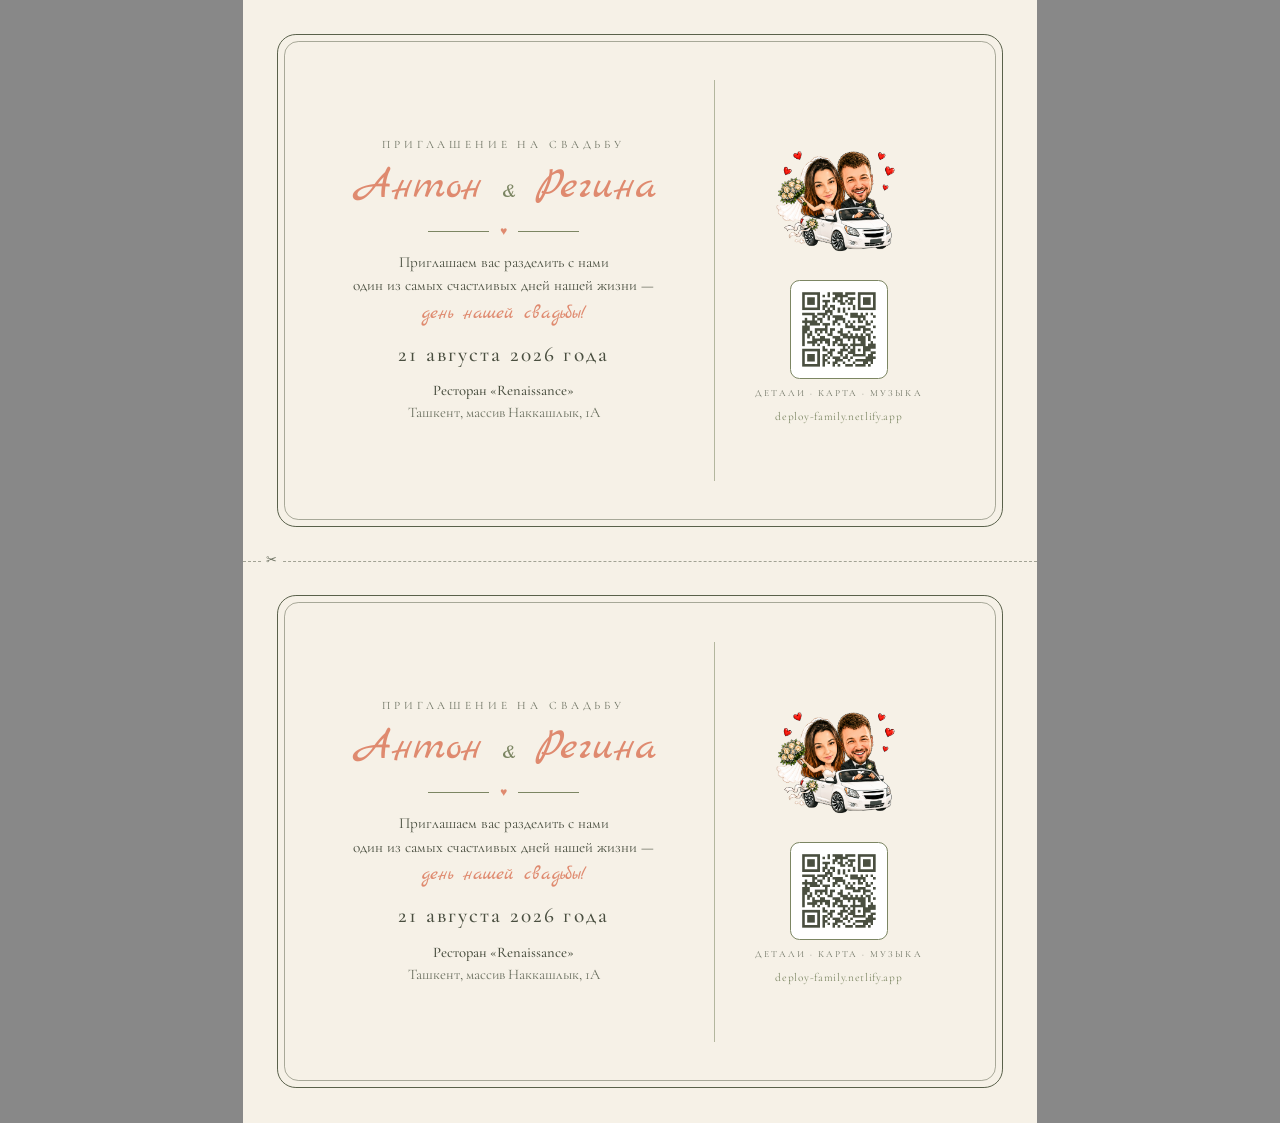
==== print.html @ c778c832 "printable A4 invitation: two A5 cards with QR code and couple art print.html lays out two identical " ====
<!DOCTYPE html>
<html lang="ru">
<head>
<meta charset="UTF-8" />
<title>Антон &amp; Регина — приглашение для печати (A4, 2 шт.)</title>
<link rel="preconnect" href="https://fonts.googleapis.com" />
<link rel="preconnect" href="https://fonts.gstatic.com" crossorigin />
<link href="https://fonts.googleapis.com/css2?family=Cormorant+Garamond:ital,wght@0,300;0,400;0,500;0,600;1,400&family=Marck+Script&display=swap" rel="stylesheet" />
<style>
  :root {
    --cream: #f6f1e7;
    --ink: #4a4f40;
    --ink-soft: #6b7060;
    --coral: #df8a6f;
    --sage: #7c8663;
    --olive: #5a614b;
  }

  * { margin: 0; padding: 0; box-sizing: border-box; }

  @page { size: A4 portrait; margin: 0; }

  html, body {
    -webkit-print-color-adjust: exact;
    print-color-adjust: exact;
  }

  body {
    font-family: "Cormorant Garamond", Georgia, serif;
    color: var(--ink);
    background: #888; /* screen only, hidden in print */
  }

  .sheet {
    width: 210mm;
    height: 297mm;
    margin: 0 auto;
    background: var(--cream);
    position: relative;
    overflow: hidden;
  }

  @media print {
    body { background: none; }
    .sheet { margin: 0; }
  }

  /* ---------- card = A5 landscape (210 x 148.5mm) ---------- */
  .card {
    width: 210mm;
    height: 148.5mm;
    padding: 9mm;
    position: relative;
  }

  .card__frame {
    height: 100%;
    border: 0.4mm solid var(--olive);
    border-radius: 5mm;
    position: relative;
    display: flex;
  }

  .card__frame::before {
    content: '';
    position: absolute;
    inset: 1.6mm;
    border: 0.2mm solid color-mix(in srgb, var(--olive) 50%, transparent);
    border-radius: 3.8mm;
    pointer-events: none;
  }

  /* ---------- left: the invitation ---------- */
  .card__left {
    flex: 1.5;
    display: flex;
    flex-direction: column;
    align-items: center;
    justify-content: center;
    text-align: center;
    padding: 8mm 6mm 8mm 10mm;
    gap: 3.2mm;
  }

  .kicker {
    text-transform: uppercase;
    letter-spacing: 0.34em;
    font-size: 8.5pt;
    color: var(--ink-soft);
  }

  .names {
    font-family: "Marck Script", cursive;
    font-weight: 400;
    color: var(--coral);
    font-size: 33pt;
    line-height: 1.1;
    white-space: nowrap;
  }

  .names .amp { font-size: 0.55em; color: var(--sage); }

  .rule {
    display: flex;
    align-items: center;
    gap: 3mm;
    color: var(--coral);
    font-size: 9pt;
  }

  .rule i { display: block; width: 16mm; height: 0.25mm; background: var(--sage); }

  .invite-words {
    font-size: 11.5pt;
    line-height: 1.55;
    max-width: 92mm;
  }

  .invite-words .script {
    font-family: "Marck Script", cursive;
    color: var(--coral);
    font-size: 15pt;
  }

  .date {
    font-size: 16pt;
    font-weight: 500;
    letter-spacing: 0.1em;
  }

  .venue {
    font-size: 11pt;
    color: var(--ink-soft);
    line-height: 1.5;
  }

  .venue b { color: var(--ink); font-weight: 500; }

  /* ---------- right: image + QR ---------- */
  .card__right {
    flex: 1;
    display: flex;
    flex-direction: column;
    align-items: center;
    justify-content: center;
    gap: 4.5mm;
    padding: 8mm 10mm 8mm 0;
    position: relative;
  }

  .card__right::before {
    content: '';
    position: absolute;
    left: 0;
    top: 12mm;
    bottom: 12mm;
    width: 0.2mm;
    background: color-mix(in srgb, var(--sage) 55%, transparent);
  }

  .couple {
    width: 44mm;
    height: auto;
  }

  .qr-box {
    display: flex;
    flex-direction: column;
    align-items: center;
    gap: 2mm;
  }

  .qr {
    width: 26mm;
    height: 26mm;
    border: 0.3mm solid var(--sage);
    border-radius: 2.5mm;
    padding: 1.6mm;
    background: #fff;
  }

  .qr img { width: 100%; height: 100%; display: block; }

  .qr-caption {
    text-transform: uppercase;
    letter-spacing: 0.22em;
    font-size: 7pt;
    color: var(--ink-soft);
    text-align: center;
    line-height: 1.7;
  }

  .site {
    font-size: 8.5pt;
    letter-spacing: 0.06em;
    color: var(--sage);
  }

  /* ---------- cut line ---------- */
  .cut {
    position: absolute;
    top: 148.5mm;
    left: 0;
    right: 0;
    height: 0;
    border-top: 0.2mm dashed color-mix(in srgb, var(--ink-soft) 60%, transparent);
  }

  .cut::before {
    content: '✂';
    position: absolute;
    left: 5mm;
    top: -2.6mm;
    font-size: 10pt;
    color: var(--ink-soft);
    background: var(--cream);
    padding: 0 1mm;
  }
</style>
</head>
<body>
<div class="sheet">

  <div class="card">
    <div class="card__frame">
      <div class="card__left">
        <p class="kicker">приглашение на свадьбу</p>
        <h1 class="names">Антон <span class="amp">&amp;</span> Регина</h1>
        <div class="rule" aria-hidden="true"><i></i>♥<i></i></div>
        <p class="invite-words">
          Приглашаем вас разделить с нами<br />
          один из самых счастливых дней нашей жизни —<br />
          <span class="script">день нашей свадьбы!</span>
        </p>
        <p class="date">21 августа 2026 года</p>
        <p class="venue">
          <b>Ресторан «Renaissance»</b><br />
          Ташкент, массив Наккашлык, 1А
        </p>
      </div>
      <div class="card__right">
        <img class="couple" src="assets/img/couple.png" alt="Антон и Регина" />
        <div class="qr-box">
          <span class="qr"><img src="assets/img/qr.png" alt="QR-код сайта приглашения" /></span>
          <p class="qr-caption">детали · карта · музыка</p>
          <p class="site">deploy-family.netlify.app</p>
        </div>
      </div>
    </div>
  </div>

  <div class="cut" aria-hidden="true"></div>

  <div class="card">
    <div class="card__frame">
      <div class="card__left">
        <p class="kicker">приглашение на свадьбу</p>
        <h1 class="names">Антон <span class="amp">&amp;</span> Регина</h1>
        <div class="rule" aria-hidden="true"><i></i>♥<i></i></div>
        <p class="invite-words">
          Приглашаем вас разделить с нами<br />
          один из самых счастливых дней нашей жизни —<br />
          <span class="script">день нашей свадьбы!</span>
        </p>
        <p class="date">21 августа 2026 года</p>
        <p class="venue">
          <b>Ресторан «Renaissance»</b><br />
          Ташкент, массив Наккашлык, 1А
        </p>
      </div>
      <div class="card__right">
        <img class="couple" src="assets/img/couple.png" alt="Антон и Регина" />
        <div class="qr-box">
          <span class="qr"><img src="assets/img/qr.png" alt="QR-код сайта приглашения" /></span>
          <p class="qr-caption">детали · карта · музыка</p>
          <p class="site">deploy-family.netlify.app</p>
        </div>
      </div>
    </div>
  </div>

</div>
</body>
</html>
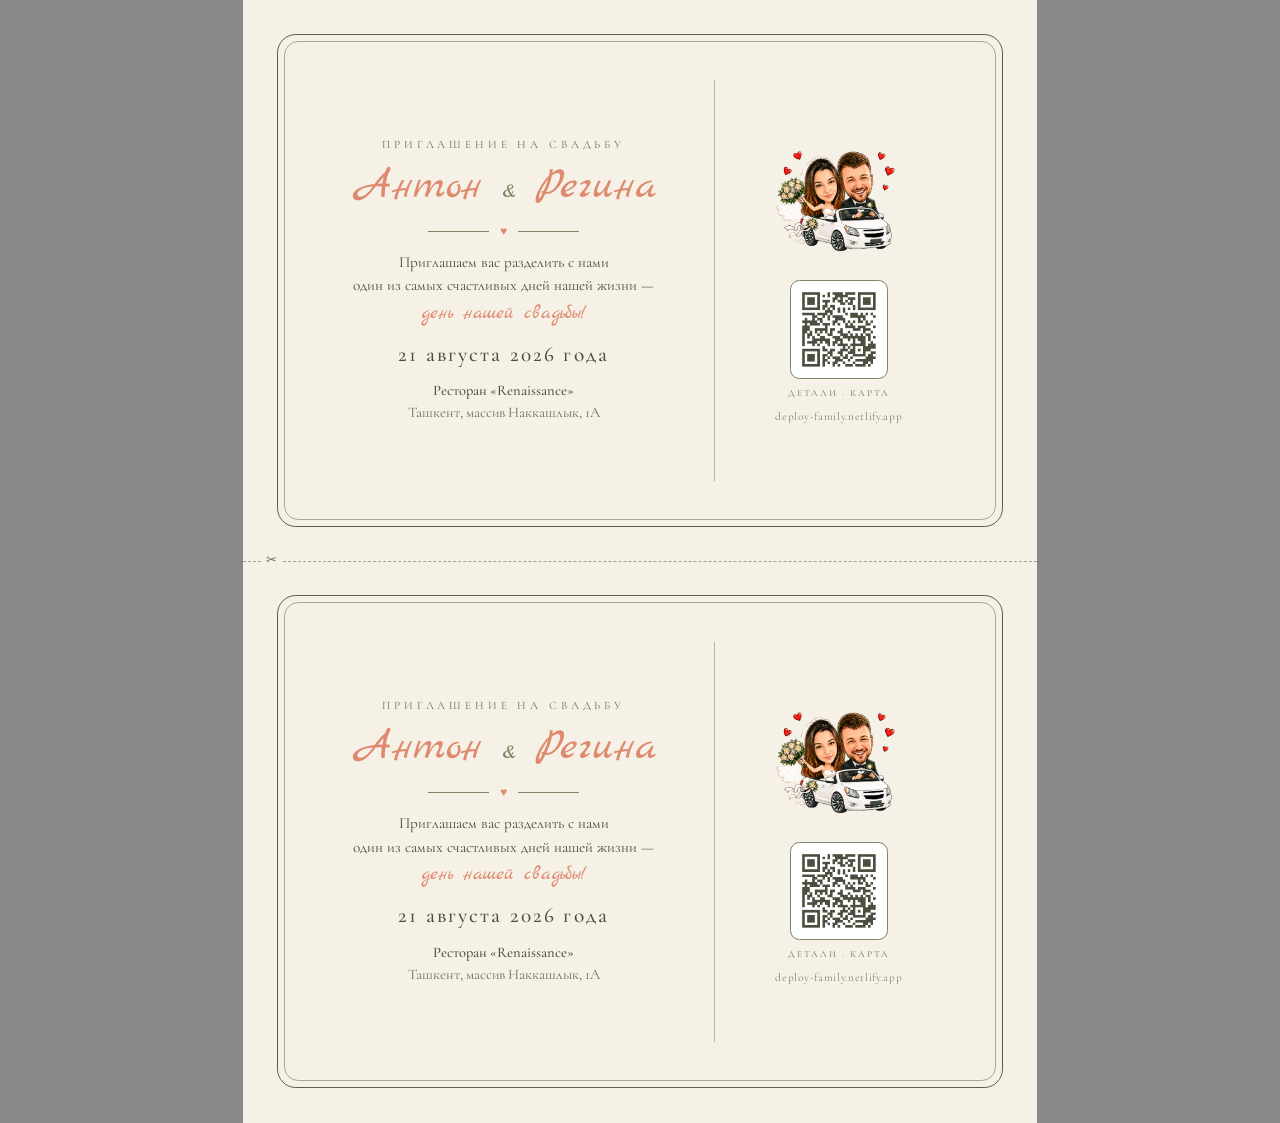
==== commit 19a7ba15: "remove 'музыка' from QR caption on printed invitation Co-Authored-By: Claude Fable 5 <noreply@anthro" ====
--- a/print.html
+++ b/print.html
@@ -242,7 +242,7 @@
         <img class="couple" src="assets/img/couple.png" alt="Антон и Регина" />
         <div class="qr-box">
           <span class="qr"><img src="assets/img/qr.png" alt="QR-код сайта приглашения" /></span>
-          <p class="qr-caption">детали · карта · музыка</p>
+          <p class="qr-caption">детали · карта</p>
           <p class="site">deploy-family.netlify.app</p>
         </div>
       </div>
@@ -272,7 +272,7 @@
         <img class="couple" src="assets/img/couple.png" alt="Антон и Регина" />
         <div class="qr-box">
           <span class="qr"><img src="assets/img/qr.png" alt="QR-код сайта приглашения" /></span>
-          <p class="qr-caption">детали · карта · музыка</p>
+          <p class="qr-caption">детали · карта</p>
           <p class="site">deploy-family.netlify.app</p>
         </div>
       </div>
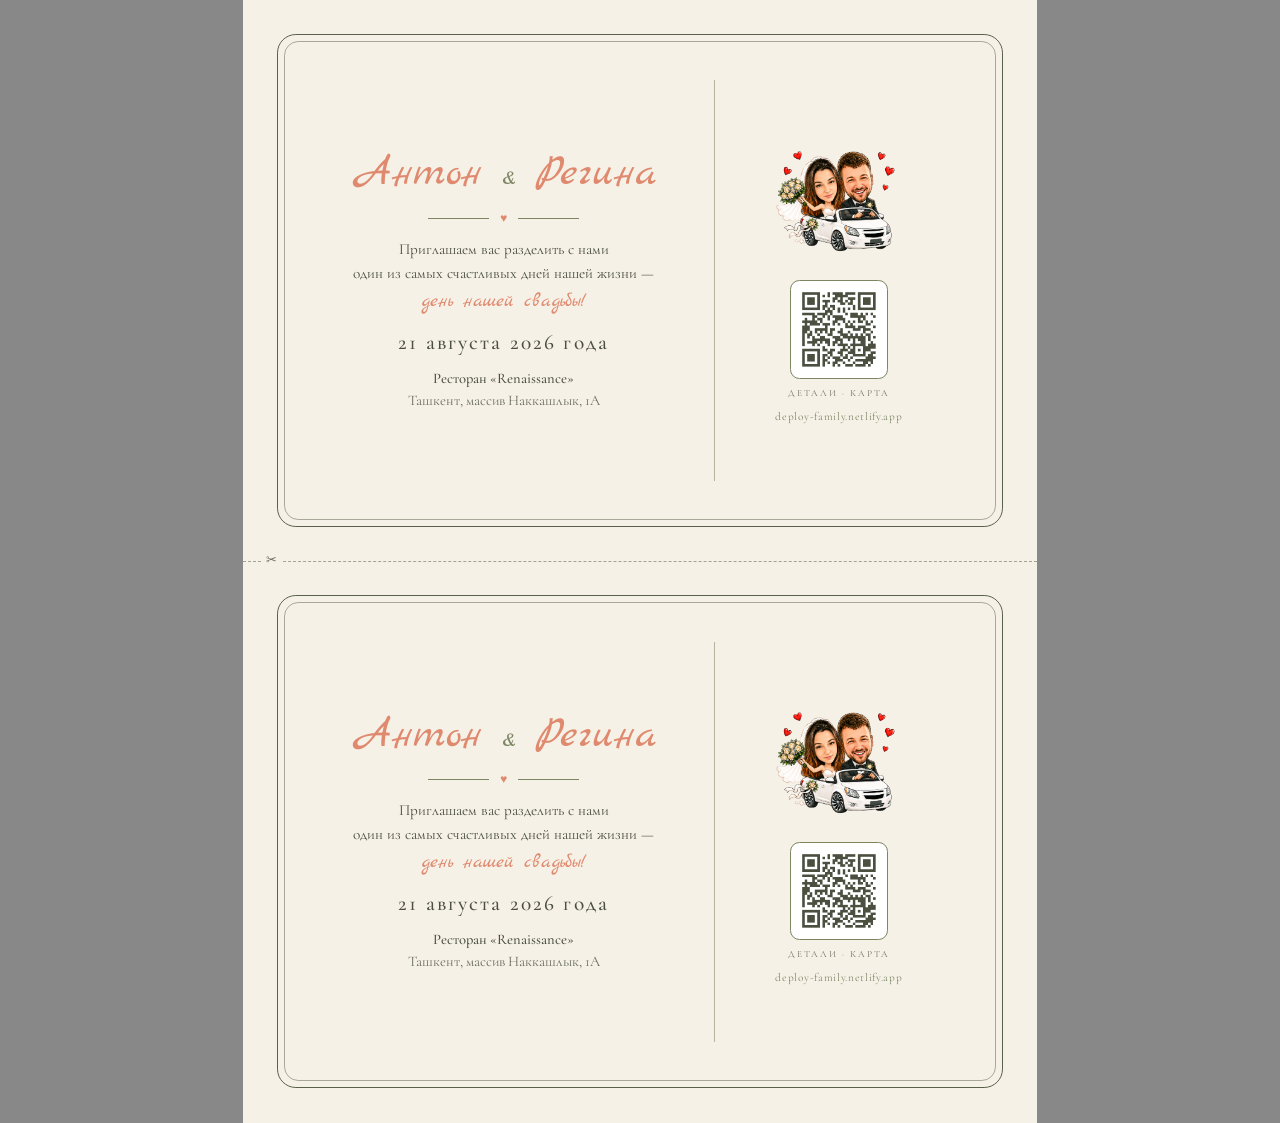
==== commit eb39936f: "remove 'приглашение на свадьбу' kicker from printed invitation Co-Authored-By: Claude Fable 5 <norep" ====
--- a/print.html
+++ b/print.html
@@ -224,7 +224,6 @@
   <div class="card">
     <div class="card__frame">
       <div class="card__left">
-        <p class="kicker">приглашение на свадьбу</p>
         <h1 class="names">Антон <span class="amp">&amp;</span> Регина</h1>
         <div class="rule" aria-hidden="true"><i></i>♥<i></i></div>
         <p class="invite-words">
@@ -254,7 +253,6 @@
   <div class="card">
     <div class="card__frame">
       <div class="card__left">
-        <p class="kicker">приглашение на свадьбу</p>
         <h1 class="names">Антон <span class="amp">&amp;</span> Регина</h1>
         <div class="rule" aria-hidden="true"><i></i>♥<i></i></div>
         <p class="invite-words">
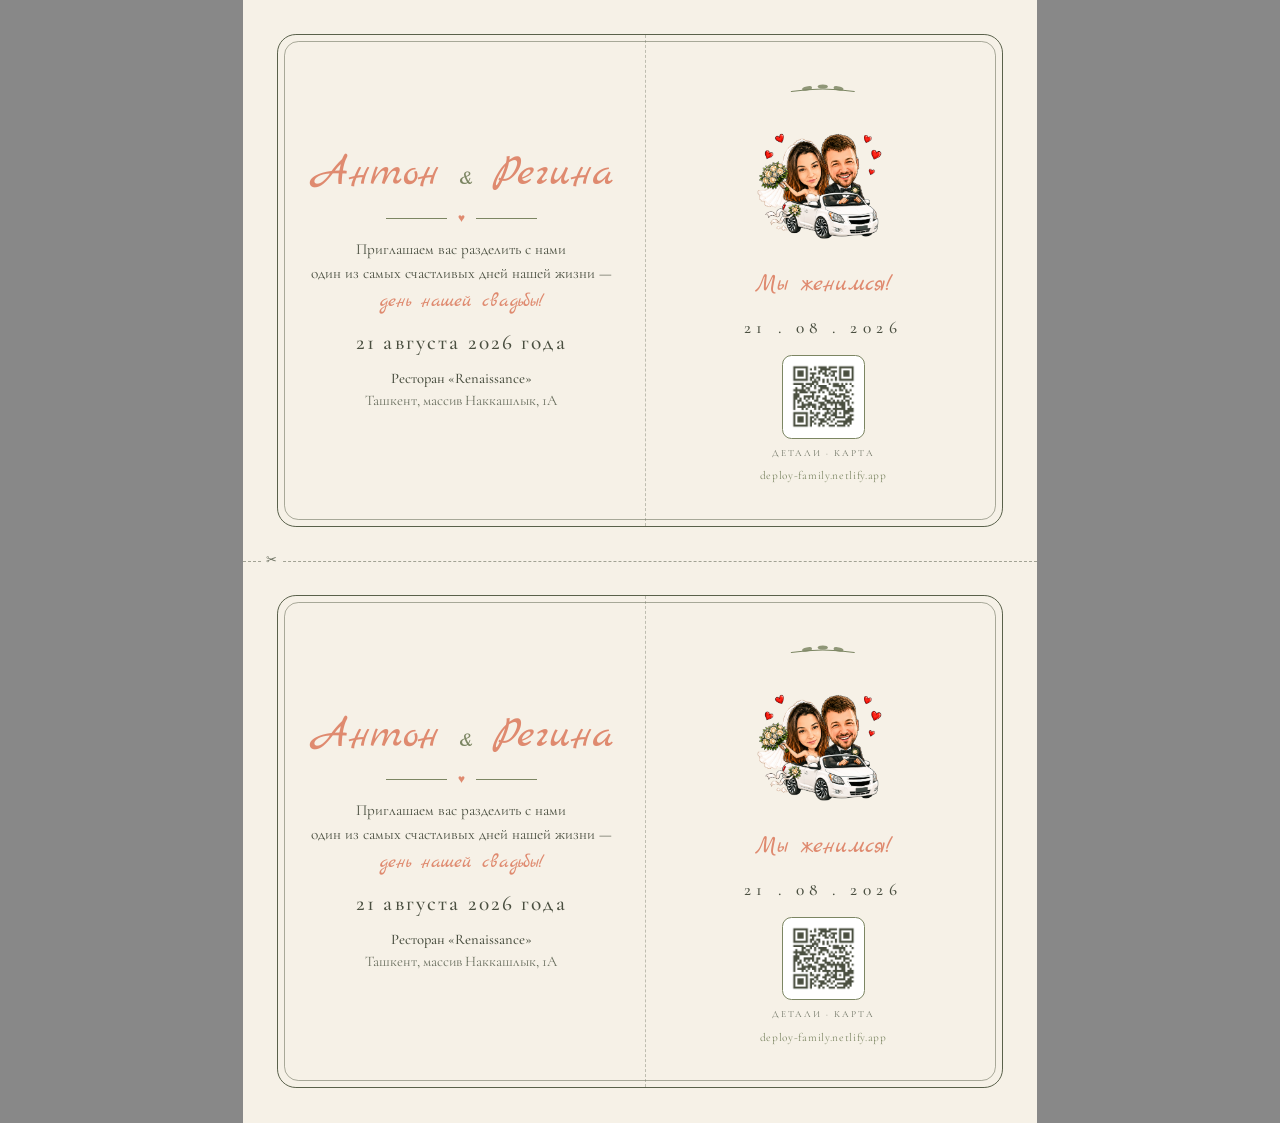
==== commit 8bd393dd: "foldable invitation: 50/50 layout with cover on the right half Each A5 card now folds down the middl" ====
--- a/print.html
+++ b/print.html
@@ -72,13 +72,13 @@
 
   /* ---------- left: the invitation ---------- */
   .card__left {
-    flex: 1.5;
+    flex: 1 1 50%;
     display: flex;
     flex-direction: column;
     align-items: center;
     justify-content: center;
     text-align: center;
-    padding: 8mm 6mm 8mm 10mm;
+    padding: 8mm 8mm;
     gap: 3.2mm;
   }
 
@@ -138,13 +138,13 @@
 
   /* ---------- right: image + QR ---------- */
   .card__right {
-    flex: 1;
+    flex: 1 1 50%;
     display: flex;
     flex-direction: column;
     align-items: center;
     justify-content: center;
     gap: 4.5mm;
-    padding: 8mm 10mm 8mm 0;
+    padding: 8mm 8mm;
     position: relative;
   }
 
@@ -152,14 +152,29 @@
     content: '';
     position: absolute;
     left: 0;
-    top: 12mm;
-    bottom: 12mm;
-    width: 0.2mm;
-    background: color-mix(in srgb, var(--sage) 55%, transparent);
+    top: 0;
+    bottom: 0;
+    width: 0;
+    border-left: 0.2mm dashed color-mix(in srgb, var(--ink-soft) 40%, transparent);
+  }
+
+  .sprig { width: 20mm; color: var(--sage); }
+
+  .cover-script {
+    font-family: "Marck Script", cursive;
+    color: var(--coral);
+    font-size: 19pt;
+  }
+
+  .cover-date {
+    font-size: 13pt;
+    font-weight: 500;
+    letter-spacing: 0.32em;
+    color: var(--ink);
   }
 
   .couple {
-    width: 44mm;
+    width: 46mm;
     height: auto;
   }
 
@@ -171,8 +186,8 @@
   }
 
   .qr {
-    width: 26mm;
-    height: 26mm;
+    width: 22mm;
+    height: 22mm;
     border: 0.3mm solid var(--sage);
     border-radius: 2.5mm;
     padding: 1.6mm;
@@ -238,7 +253,17 @@
         </p>
       </div>
       <div class="card__right">
+        <svg class="sprig" viewBox="0 0 120 40" aria-hidden="true">
+          <g fill="none" stroke="currentColor" stroke-width="1.6" stroke-linecap="round">
+            <path d="M10 20 Q60 12 110 20" />
+            <ellipse fill="currentColor" stroke="none" opacity="0.85" cx="35" cy="15" rx="8" ry="3.2" transform="rotate(-12 35 15)" />
+            <ellipse fill="currentColor" stroke="none" opacity="0.85" cx="60" cy="12" rx="8" ry="3.2" />
+            <ellipse fill="currentColor" stroke="none" opacity="0.85" cx="85" cy="15" rx="8" ry="3.2" transform="rotate(12 85 15)" />
+          </g>
+        </svg>
         <img class="couple" src="assets/img/couple.png" alt="Антон и Регина" />
+        <p class="cover-script">Мы женимся!</p>
+        <p class="cover-date">21 . 08 . 2026</p>
         <div class="qr-box">
           <span class="qr"><img src="assets/img/qr.png" alt="QR-код сайта приглашения" /></span>
           <p class="qr-caption">детали · карта</p>
@@ -267,7 +292,17 @@
         </p>
       </div>
       <div class="card__right">
+        <svg class="sprig" viewBox="0 0 120 40" aria-hidden="true">
+          <g fill="none" stroke="currentColor" stroke-width="1.6" stroke-linecap="round">
+            <path d="M10 20 Q60 12 110 20" />
+            <ellipse fill="currentColor" stroke="none" opacity="0.85" cx="35" cy="15" rx="8" ry="3.2" transform="rotate(-12 35 15)" />
+            <ellipse fill="currentColor" stroke="none" opacity="0.85" cx="60" cy="12" rx="8" ry="3.2" />
+            <ellipse fill="currentColor" stroke="none" opacity="0.85" cx="85" cy="15" rx="8" ry="3.2" transform="rotate(12 85 15)" />
+          </g>
+        </svg>
         <img class="couple" src="assets/img/couple.png" alt="Антон и Регина" />
+        <p class="cover-script">Мы женимся!</p>
+        <p class="cover-date">21 . 08 . 2026</p>
         <div class="qr-box">
           <span class="qr"><img src="assets/img/qr.png" alt="QR-код сайта приглашения" /></span>
           <p class="qr-caption">детали · карта</p>
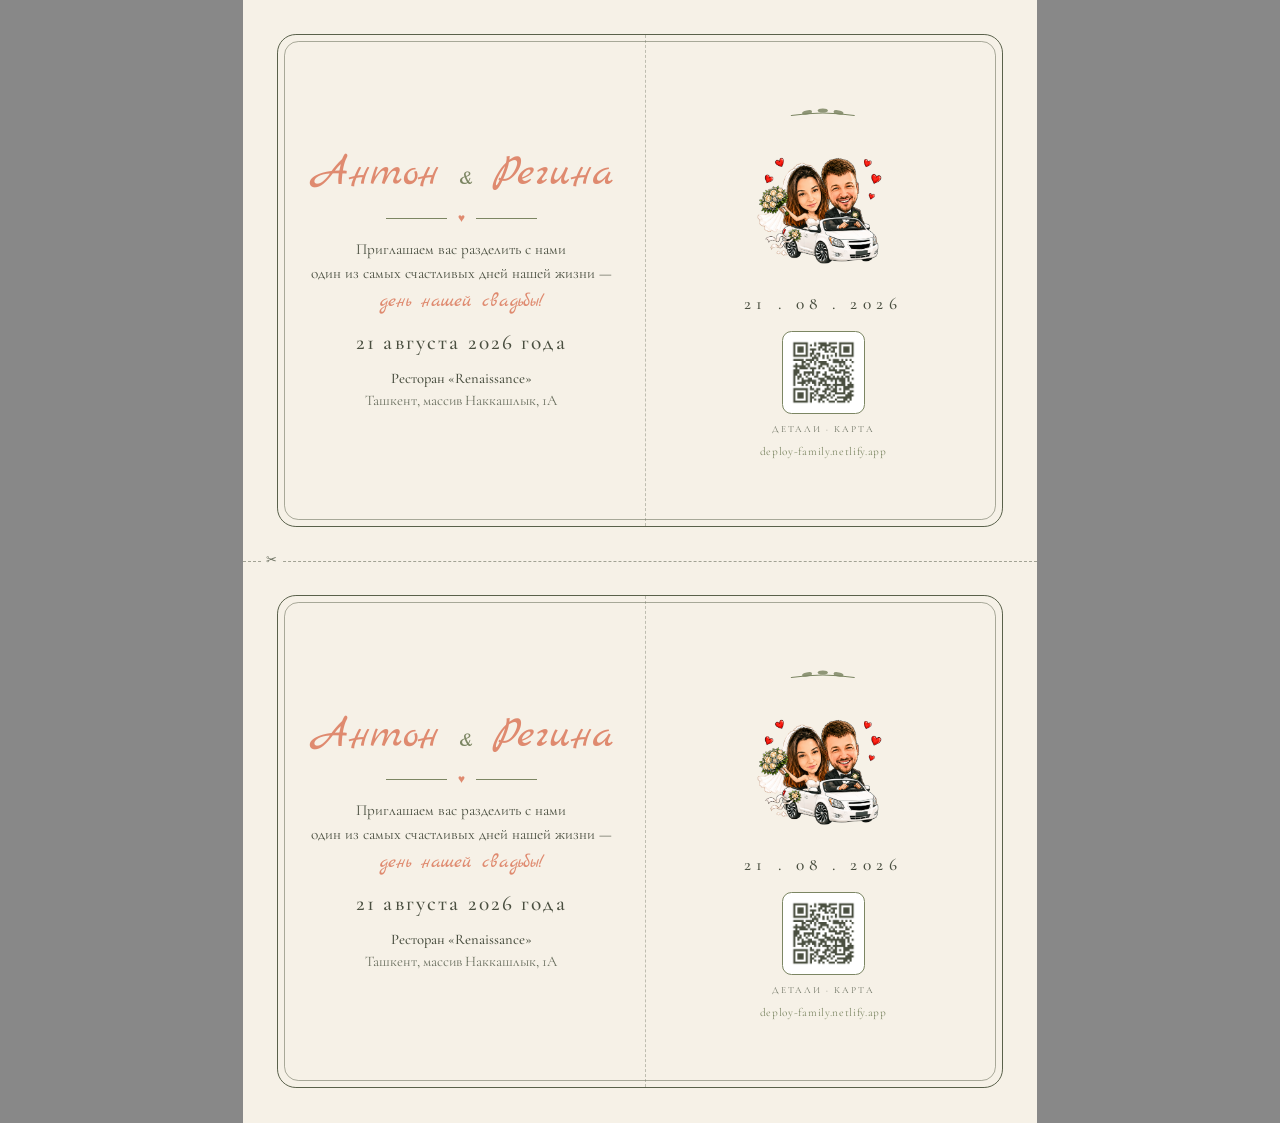
==== commit a297416e: "remove 'Мы женимся!' from invitation cover Co-Authored-By: Claude Fable 5 <noreply@anthropic.com>" ====
--- a/print.html
+++ b/print.html
@@ -262,7 +262,6 @@
           </g>
         </svg>
         <img class="couple" src="assets/img/couple.png" alt="Антон и Регина" />
-        <p class="cover-script">Мы женимся!</p>
         <p class="cover-date">21 . 08 . 2026</p>
         <div class="qr-box">
           <span class="qr"><img src="assets/img/qr.png" alt="QR-код сайта приглашения" /></span>
@@ -301,7 +300,6 @@
           </g>
         </svg>
         <img class="couple" src="assets/img/couple.png" alt="Антон и Регина" />
-        <p class="cover-script">Мы женимся!</p>
         <p class="cover-date">21 . 08 . 2026</p>
         <div class="qr-box">
           <span class="qr"><img src="assets/img/qr.png" alt="QR-код сайта приглашения" /></span>
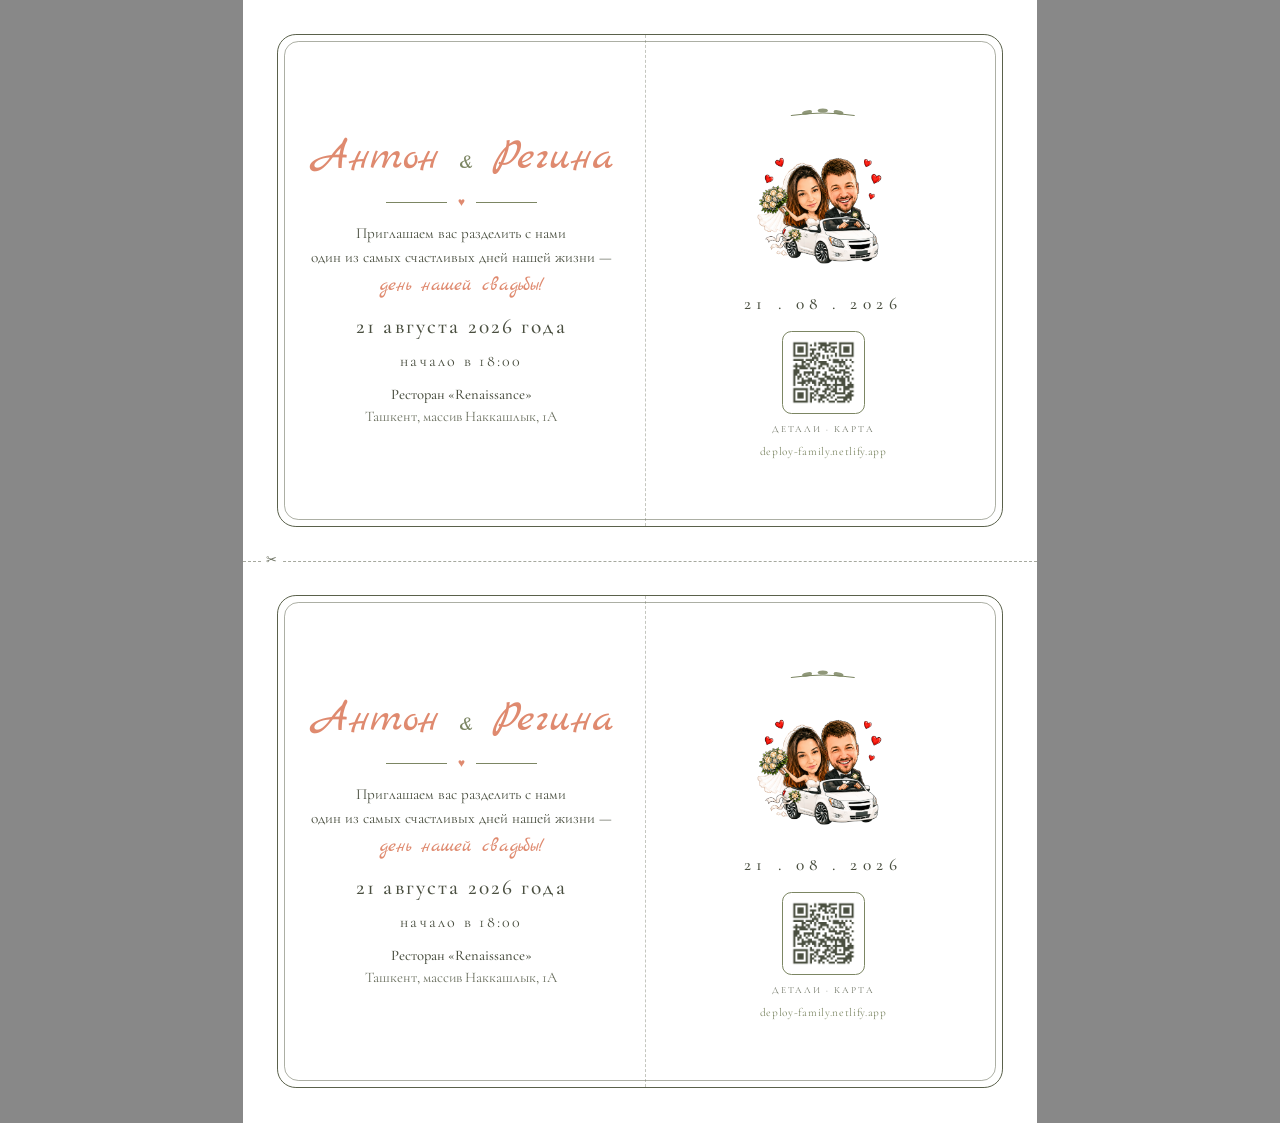
==== commit 6abf6308: "add 18:00 start time; white print background Printed card gets 'начало в 18:00' under the date and a" ====
--- a/print.html
+++ b/print.html
@@ -8,7 +8,7 @@
 <link href="https://fonts.googleapis.com/css2?family=Cormorant+Garamond:ital,wght@0,300;0,400;0,500;0,600;1,400&family=Marck+Script&display=swap" rel="stylesheet" />
 <style>
   :root {
-    --cream: #f6f1e7;
+    --cream: #ffffff;
     --ink: #4a4f40;
     --ink-soft: #6b7060;
     --coral: #df8a6f;
@@ -126,6 +126,12 @@
     font-size: 16pt;
     font-weight: 500;
     letter-spacing: 0.1em;
+  }
+
+  .time {
+    font-size: 12pt;
+    letter-spacing: 0.14em;
+    color: var(--ink);
   }
 
   .venue {
@@ -247,6 +253,7 @@
           <span class="script">день нашей свадьбы!</span>
         </p>
         <p class="date">21 августа 2026 года</p>
+        <p class="time">начало в 18:00</p>
         <p class="venue">
           <b>Ресторан «Renaissance»</b><br />
           Ташкент, массив Наккашлык, 1А
@@ -285,6 +292,7 @@
           <span class="script">день нашей свадьбы!</span>
         </p>
         <p class="date">21 августа 2026 года</p>
+        <p class="time">начало в 18:00</p>
         <p class="venue">
           <b>Ресторан «Renaissance»</b><br />
           Ташкент, массив Наккашлык, 1А
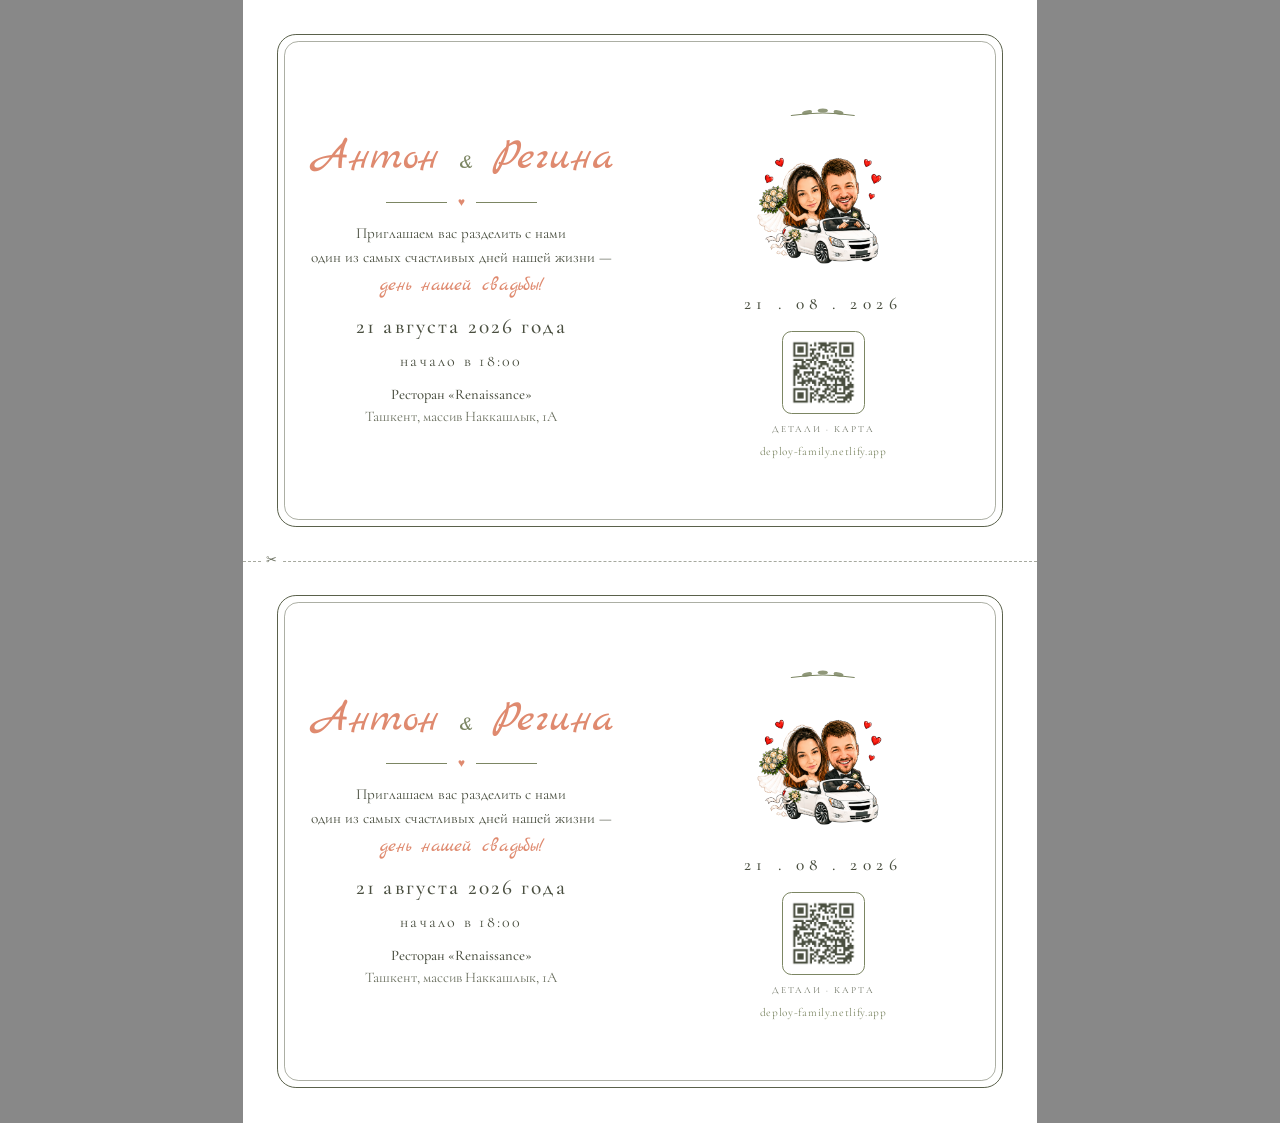
==== commit 5164be1c: "remove dashed fold line from invitation card Co-Authored-By: Claude Fable 5 <noreply@anthropic.com>" ====
--- a/print.html
+++ b/print.html
@@ -152,16 +152,6 @@
     gap: 4.5mm;
     padding: 8mm 8mm;
     position: relative;
-  }
-
-  .card__right::before {
-    content: '';
-    position: absolute;
-    left: 0;
-    top: 0;
-    bottom: 0;
-    width: 0;
-    border-left: 0.2mm dashed color-mix(in srgb, var(--ink-soft) 40%, transparent);
   }
 
   .sprig { width: 20mm; color: var(--sage); }
